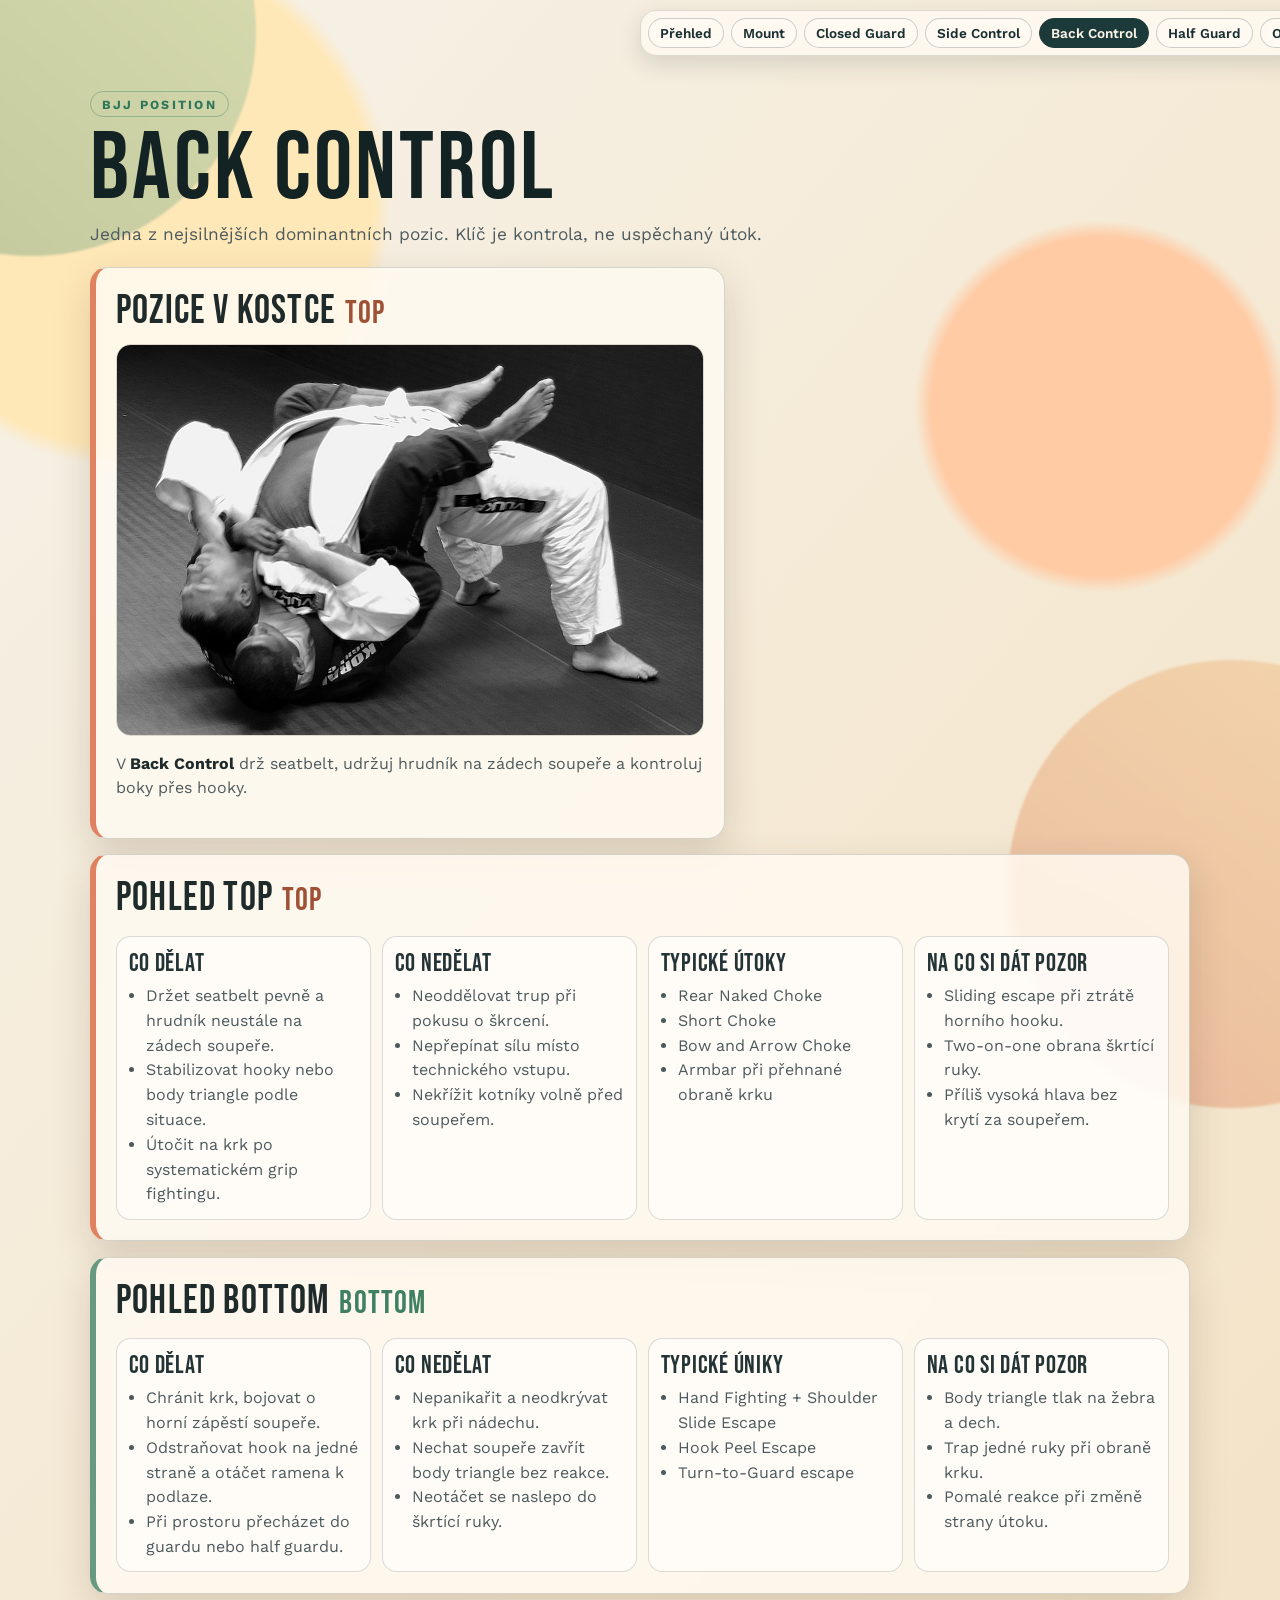
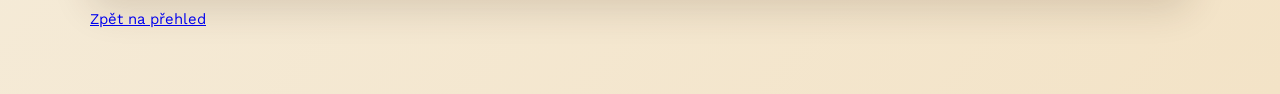
==== back-control.html @ 4e0b6d56 "Publish BJJ guide static site" ====
<!doctype html>
<html lang="cs">
  <head>
    <meta charset="UTF-8" />
    <meta name="viewport" content="width=device-width, initial-scale=1.0" />
    <title>BJJ průvodce - Back Control</title>
    <meta name="description" content="Back Control: seatbelt, hooky a ukončení přes škrcení." />
    <link rel="preconnect" href="https://fonts.googleapis.com" />
    <link rel="preconnect" href="https://fonts.gstatic.com" crossorigin />
    <link href="https://fonts.googleapis.com/css2?family=Bebas+Neue&family=Work+Sans:wght@400;500;700&display=swap" rel="stylesheet" />
    <link rel="stylesheet" href="styles.css" />
  </head>
  <body>
    <div class="bg-shape bg-shape-left" aria-hidden="true"></div>
    <div class="bg-shape bg-shape-right" aria-hidden="true"></div>

    <nav class="top-nav reveal reveal-0" aria-label="Plovoucí menu">
      <a href="index.html">Přehled</a>
      <a href="mount.html">Mount</a>
      <a href="closed-guard.html">Closed Guard</a>
      <a href="side-control.html">Side Control</a>
      <a class="active" href="back-control.html">Back Control</a>
      <a href="half-guard.html">Half Guard</a>
      <a href="open-guard.html">Open Guard</a>
    </nav>

    <header class="hero reveal reveal-1">
      <p class="kicker">BJJ POSITION</p>
      <h1>Back Control</h1>
      <p class="lead">Jedna z nejsilnějších dominantních pozic. Klíč je kontrola, ne uspěchaný útok.</p>
    </header>

    <main class="layout">
      <section class="panel col-7 mount-block reveal reveal-2" aria-labelledby="overview">
        <h2 id="overview">Pozice v kostce</h2>
        <figure class="position-figure">
          <img src="assets/photos/120_365_Taking_the_Back.jpg" alt="Tréninková fotografie Back Control" loading="lazy" decoding="async" />
        </figure>
        <p>V <strong>Back Control</strong> drž seatbelt, udržuj hrudník na zádech soupeře a kontroluj boky přes hooky.</p>
      </section>

      <section class="panel col-12 mount-block reveal reveal-3" aria-labelledby="top-view">
        <h2 id="top-view">Pohled Top</h2>
        <div class="detail-grid">
          <article class="detail-card">
            <h3>Co dělat</h3>
            <ul>
              <li>Držet seatbelt pevně a hrudník neustále na zádech soupeře.</li>
              <li>Stabilizovat hooky nebo body triangle podle situace.</li>
              <li>Útočit na krk po systematickém grip fightingu.</li>
            </ul>
          </article>
          <article class="detail-card">
            <h3>Co nedělat</h3>
            <ul>
              <li>Neoddělovat trup při pokusu o škrcení.</li>
              <li>Nepřepínat sílu místo technického vstupu.</li>
              <li>Nekřížit kotníky volně před soupeřem.</li>
            </ul>
          </article>
          <article class="detail-card">
            <h3>Typické útoky</h3>
            <ul>
              <li>Rear Naked Choke</li>
              <li>Short Choke</li>
              <li>Bow and Arrow Choke</li>
              <li>Armbar při přehnané obraně krku</li>
            </ul>
          </article>
          <article class="detail-card">
            <h3>Na co si dát pozor</h3>
            <ul>
              <li>Sliding escape při ztrátě horního hooku.</li>
              <li>Two-on-one obrana škrtící ruky.</li>
              <li>Příliš vysoká hlava bez krytí za soupeřem.</li>
            </ul>
          </article>
        </div>
      </section>

      <section class="panel col-12 guard-block reveal reveal-4" aria-labelledby="bottom-view">
        <h2 id="bottom-view">Pohled Bottom</h2>
        <div class="detail-grid">
          <article class="detail-card">
            <h3>Co dělat</h3>
            <ul>
              <li>Chránit krk, bojovat o horní zápěstí soupeře.</li>
              <li>Odstraňovat hook na jedné straně a otáčet ramena k podlaze.</li>
              <li>Při prostoru přecházet do guardu nebo half guardu.</li>
            </ul>
          </article>
          <article class="detail-card">
            <h3>Co nedělat</h3>
            <ul>
              <li>Nepanikařit a neodkrývat krk při nádechu.</li>
              <li>Nechat soupeře zavřít body triangle bez reakce.</li>
              <li>Neotáčet se naslepo do škrtící ruky.</li>
            </ul>
          </article>
          <article class="detail-card">
            <h3>Typické úniky</h3>
            <ul>
              <li>Hand Fighting + Shoulder Slide Escape</li>
              <li>Hook Peel Escape</li>
              <li>Turn-to-Guard escape</li>
            </ul>
          </article>
          <article class="detail-card">
            <h3>Na co si dát pozor</h3>
            <ul>
              <li>Body triangle tlak na žebra a dech.</li>
              <li>Trap jedné ruky při obraně krku.</li>
              <li>Pomalé reakce při změně strany útoku.</li>
            </ul>
          </article>
        </div>
      </section>
    </main>

    <footer class="reveal reveal-6"><p><a href="index.html">Zpět na přehled</a></p></footer>
  </body>
</html>
---- styles.css ----
:root {
  --bg: #f6f1e8;
  --ink: #1f2a2b;
  --ink-soft: #4d5a5d;
  --panel: rgba(255, 250, 242, 0.82);
  --line: rgba(31, 42, 43, 0.18);
  --accent: #d4542a;
  --accent-soft: #e9805d;
  --success: #2f7758;
  --warning: #efe0c3;
  --shadow: 0 14px 38px rgba(60, 36, 20, 0.16);
}

* {
  box-sizing: border-box;
}

body {
  margin: 0;
  font-family: "Work Sans", "Segoe UI", sans-serif;
  background:
    radial-gradient(circle at 10% 12%, #ffe8b8 0 13%, transparent 14%),
    radial-gradient(circle at 86% 24%, #ffcba5 0 10%, transparent 11%),
    linear-gradient(130deg, #f6f1e8 0%, #f5ebd8 44%, #f3e3c7 100%);
  color: var(--ink);
  min-height: 100vh;
  padding: 6rem 1.1rem 3rem;
  position: relative;
  overflow-x: hidden;
}

.top-nav {
  width: min(1100px, calc(100vw - 1.6rem));
  margin: 0;
  display: flex;
  gap: 0.45rem;
  flex-wrap: wrap;
  position: fixed;
  left: 50%;
  top: 0.6rem;
  transform: translateX(-50%);
  z-index: 20;
  max-height: 46vh;
  overflow: auto;
  background: rgba(255, 250, 242, 0.78);
  border: 1px solid rgba(25, 48, 50, 0.15);
  border-radius: 1rem;
  padding: 0.45rem;
  box-shadow: 0 8px 24px rgba(31, 42, 43, 0.14);
  backdrop-filter: blur(8px);
}

.top-nav a {
  text-decoration: none;
  color: #193032;
  border: 1px solid rgba(25, 48, 50, 0.22);
  border-radius: 999px;
  padding: 0.38rem 0.68rem;
  background: rgba(255, 250, 242, 0.88);
  backdrop-filter: blur(6px);
  font-size: 0.85rem;
  font-weight: 600;
}

.top-nav a:hover,
.top-nav a:focus-visible {
  background: #ffe7cf;
  border-color: rgba(212, 84, 42, 0.45);
  color: #7d2f16;
}

.top-nav a.active {
  background: #1d3a3b;
  color: #fdf5e8;
  border-color: #1d3a3b;
}

.bg-shape {
  position: fixed;
  z-index: -1;
  width: 28rem;
  height: 28rem;
  border-radius: 50%;
  filter: blur(1px);
  opacity: 0.3;
  pointer-events: none;
}

.bg-shape-left {
  top: -12rem;
  left: -12rem;
  background: linear-gradient(40deg, #2f7758, #86c8a6);
  animation: floatA 9s ease-in-out infinite;
}

.bg-shape-right {
  bottom: -13rem;
  right: -11rem;
  background: linear-gradient(40deg, #d4542a, #f2b35b);
  animation: floatB 11s ease-in-out infinite;
}

.hero,
.layout,
footer {
  width: min(1100px, 100%);
  margin: 0 auto;
}

.hero {
  margin-top: 0.5rem;
  margin-bottom: 1.4rem;
}

.kicker {
  display: inline-block;
  letter-spacing: 0.18em;
  font-size: 0.78rem;
  color: var(--success);
  font-weight: 700;
  border: 1px solid rgba(47, 119, 88, 0.35);
  border-radius: 999px;
  padding: 0.28rem 0.68rem;
  margin: 0;
}

h1,
h2,
h3 {
  font-family: "Bebas Neue", "Trebuchet MS", sans-serif;
  letter-spacing: 0.03em;
  margin: 0;
  font-weight: 400;
}

h1 {
  font-size: clamp(3.4rem, 10vw, 6rem);
  color: #132223;
  line-height: 0.95;
  margin-top: 0.4rem;
}

h2 {
  font-size: clamp(1.8rem, 4.5vw, 2.5rem);
  margin-bottom: 0.55rem;
}

h3 {
  font-size: 1.55rem;
  margin-bottom: 0.3rem;
  color: #243436;
}

.lead {
  font-size: 1.08rem;
  max-width: 70ch;
  color: var(--ink-soft);
  margin-top: 0.6rem;
  margin-bottom: 0.95rem;
}

.pill-row {
  display: flex;
  flex-wrap: wrap;
  gap: 0.55rem;
}

.pill {
  border: 1px solid var(--line);
  background: rgba(255, 255, 255, 0.6);
  border-radius: 999px;
  padding: 0.38rem 0.68rem;
  font-size: 0.86rem;
  font-weight: 500;
}

.position-links {
  margin-top: 0.9rem;
  display: grid;
  grid-template-columns: repeat(auto-fit, minmax(190px, 1fr));
  gap: 0.72rem;
}

.position-link {
  display: block;
  border: 1px solid var(--line);
  border-radius: 0.95rem;
  padding: 0.85rem;
  text-decoration: none;
  color: inherit;
  background: rgba(255, 255, 255, 0.58);
}

.position-link h3 {
  margin-bottom: 0.28rem;
}

.position-link p {
  margin: 0;
  font-size: 0.94rem;
  color: var(--ink-soft);
}

.position-link:hover,
.position-link:focus-visible {
  border-color: rgba(212, 84, 42, 0.52);
  transform: translateY(-2px);
  transition: transform 120ms ease, border-color 120ms ease;
}

.layout {
  display: grid;
  grid-template-columns: repeat(12, 1fr);
  gap: 0.95rem;
}

.panel {
  grid-column: span 12;
  border: 1px solid var(--line);
  border-radius: 1.1rem;
  background: var(--panel);
  backdrop-filter: blur(4px);
  padding: 1rem 1rem 1.05rem;
  box-shadow: var(--shadow);
}

.position-figure {
  margin: 0.55rem 0 0.9rem;
  border-radius: 0.92rem;
  overflow: hidden;
  border: 1px solid rgba(31, 42, 43, 0.16);
}

.position-figure img {
  display: block;
  width: 100%;
  height: auto;
  max-height: 390px;
  object-fit: cover;
  object-position: center;
}

.detail-grid {
  margin-top: 0.85rem;
  display: grid;
  grid-template-columns: repeat(auto-fit, minmax(180px, 1fr));
  gap: 0.7rem;
}

.detail-card {
  border: 1px solid rgba(31, 42, 43, 0.16);
  border-radius: 0.9rem;
  background: rgba(255, 255, 255, 0.62);
  padding: 0.72rem;
}

.detail-card h3 {
  margin-bottom: 0.26rem;
}

.detail-card ul {
  margin-top: 0.35rem;
}

.source-list {
  margin: 0.5rem 0 0;
  padding-left: 1.1rem;
}

.source-list li {
  margin-bottom: 0.34rem;
}

.source-list a {
  color: #184f78;
}

.source-list a:hover,
.source-list a:focus-visible {
  color: #0d3551;
}

.mount-block {
  border-left: 6px solid rgba(212, 84, 42, 0.72);
}

.guard-block {
  border-left: 6px solid rgba(47, 119, 88, 0.72);
}

.mount-block h2::after,
.guard-block h2::after {
  display: inline-block;
  margin-left: 0.55rem;
  font-size: 0.8em;
  opacity: 0.86;
}

.mount-block h2::after {
  content: "TOP";
  color: #8f3518;
}

.guard-block h2::after {
  content: "BOTTOM";
  color: #1f6b4b;
}

.panel-guard {
  border-color: rgba(47, 119, 88, 0.28);
  background: linear-gradient(
    180deg,
    rgba(245, 255, 250, 0.82),
    rgba(236, 250, 242, 0.78)
  );
}

.panel p,
.panel li {
  line-height: 1.55;
  color: var(--ink-soft);
}

.panel strong {
  color: var(--ink);
}

.panel ul {
  margin: 0.4rem 0 0;
  padding-left: 1.1rem;
}

.panel-split {
  display: grid;
  gap: 0.8rem;
}

.panel-split > h2 {
  margin-bottom: 0;
}

.panel-split article {
  border: 1px solid rgba(31, 42, 43, 0.14);
  border-radius: 0.9rem;
  padding: 0.7rem;
  background: rgba(255, 255, 255, 0.58);
}

.attack-grid {
  margin-top: 0.7rem;
  display: grid;
  grid-template-columns: repeat(auto-fit, minmax(190px, 1fr));
  gap: 0.68rem;
}

.attack-card {
  border: 1px solid rgba(212, 84, 42, 0.32);
  border-radius: 0.9rem;
  padding: 0.72rem;
  background: linear-gradient(180deg, #fffaf3, #ffefdf);
}

.attack-card h3 {
  color: #8f3518;
}

.guard-card {
  border-color: rgba(47, 119, 88, 0.36);
  background: linear-gradient(180deg, #f4fff9, #e9f9ef);
}

.guard-card h3 {
  color: #215942;
}

.warning {
  border-color: rgba(176, 124, 27, 0.35);
  background:
    linear-gradient(rgba(255, 255, 255, 0.65), rgba(255, 255, 255, 0.65)),
    repeating-linear-gradient(
      -45deg,
      var(--warning) 0,
      var(--warning) 8px,
      #f4e8cc 8px,
      #f4e8cc 16px
    );
}

.mount-block.warning {
  border-left-color: rgba(212, 84, 42, 0.72);
}

.guard-block.warning {
  border-left-color: rgba(47, 119, 88, 0.72);
  background:
    linear-gradient(rgba(245, 255, 250, 0.72), rgba(245, 255, 250, 0.72)),
    repeating-linear-gradient(
      -45deg,
      #d8efdf 0,
      #d8efdf 8px,
      #e7f6eb 8px,
      #e7f6eb 16px
    );
}

footer {
  margin-top: 1rem;
  color: #49595b;
  font-size: 0.93rem;
}

.reveal {
  opacity: 0;
  transform: translateY(18px);
  animation: slideIn 0.65s cubic-bezier(0.2, 0.7, 0.2, 1) forwards;
}

.reveal-1 {
  animation-delay: 0.04s;
}

.reveal-0 {
  animation-delay: 0s;
}

.reveal-2 {
  animation-delay: 0.12s;
}

.reveal-3 {
  animation-delay: 0.2s;
}

.reveal-4 {
  animation-delay: 0.28s;
}

.reveal-5 {
  animation-delay: 0.36s;
}

.reveal-6 {
  animation-delay: 0.44s;
}

@media (min-width: 780px) {
  body {
    padding: 5.2rem 1.7rem 3.2rem;
  }

  .top-nav {
    max-height: none;
    overflow: visible;
  }

  .panel {
    padding: 1.2rem 1.25rem 1.3rem;
  }

  .col-7 {
    grid-column: span 7;
  }

  .col-5 {
    grid-column: span 5;
  }

  .col-12 {
    grid-column: span 12;
  }

  .panel-split {
    grid-template-columns: 1fr;
  }
}

@media (min-width: 1060px) {
  .panel-split {
    grid-template-columns: 1fr 1fr;
    align-items: start;
  }

  .panel-split > h2 {
    grid-column: 1 / -1;
  }
}

@media (prefers-reduced-motion: reduce) {
  *,
  *::before,
  *::after {
    animation: none !important;
    transition: none !important;
  }

  .reveal {
    opacity: 1;
    transform: none;
  }
}

@keyframes slideIn {
  from {
    opacity: 0;
    transform: translateY(18px);
  }

  to {
    opacity: 1;
    transform: translateY(0);
  }
}

@keyframes floatA {
  0%,
  100% {
    transform: translate(0, 0) scale(1);
  }

  50% {
    transform: translate(22px, 10px) scale(1.06);
  }
}

@keyframes floatB {
  0%,
  100% {
    transform: translate(0, 0) scale(1);
  }

  50% {
    transform: translate(-18px, -12px) scale(1.05);
  }
}
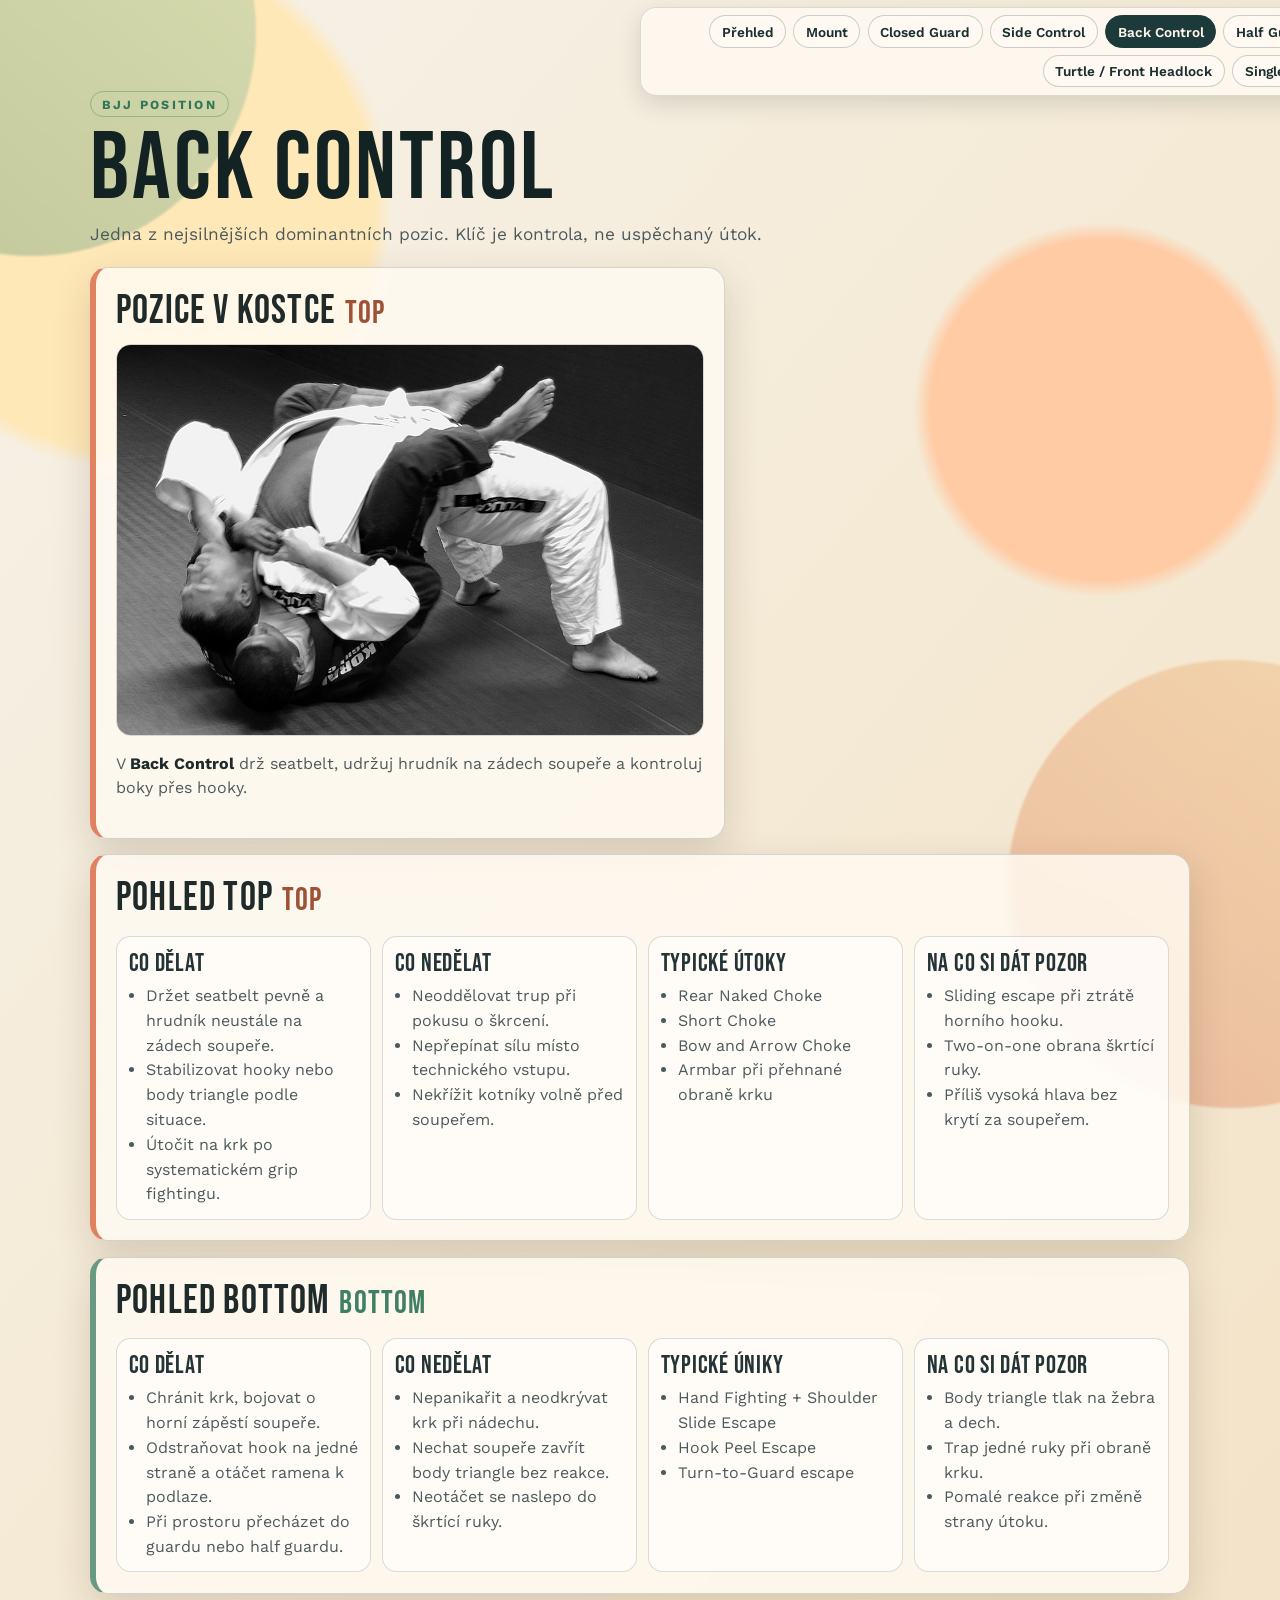
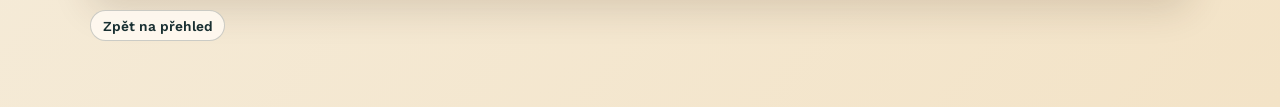
==== commit d34ab381: "Add advanced BJJ positions with full top/bottom views" ====
--- a/back-control.html
+++ b/back-control.html
@@ -22,6 +22,10 @@
       <a class="active" href="back-control.html">Back Control</a>
       <a href="half-guard.html">Half Guard</a>
       <a href="open-guard.html">Open Guard</a>
+      <a href="knee-on-belly.html">Knee on Belly</a>
+      <a href="north-south.html">North-South</a>
+      <a href="turtle-front-headlock.html">Turtle / Front Headlock</a>
+      <a href="single-leg-x.html">Single Leg X</a>
     </nav>
 
     <header class="hero reveal reveal-1">
--- a/styles.css
+++ b/styles.css
@@ -24,7 +24,7 @@
     linear-gradient(130deg, #f6f1e8 0%, #f5ebd8 44%, #f3e3c7 100%);
   color: var(--ink);
   min-height: 100vh;
-  padding: 6rem 1.1rem 3rem;
+  padding: 5.5rem 1.1rem 3rem;
   position: relative;
   overflow-x: hidden;
 }
@@ -34,14 +34,16 @@
   margin: 0;
   display: flex;
   gap: 0.45rem;
-  flex-wrap: wrap;
+  flex-wrap: nowrap;
   position: fixed;
   left: 50%;
-  top: 0.6rem;
+  top: calc(env(safe-area-inset-top, 0px) + 0.45rem);
   transform: translateX(-50%);
   z-index: 20;
-  max-height: 46vh;
-  overflow: auto;
+  overflow-x: auto;
+  overflow-y: hidden;
+  -webkit-overflow-scrolling: touch;
+  scrollbar-width: none;
   background: rgba(255, 250, 242, 0.78);
   border: 1px solid rgba(25, 48, 50, 0.15);
   border-radius: 1rem;
@@ -50,16 +52,22 @@
   backdrop-filter: blur(8px);
 }
 
+.top-nav::-webkit-scrollbar {
+  display: none;
+}
+
 .top-nav a {
+  flex: 0 0 auto;
   text-decoration: none;
   color: #193032;
   border: 1px solid rgba(25, 48, 50, 0.22);
   border-radius: 999px;
-  padding: 0.38rem 0.68rem;
+  padding: 0.45rem 0.72rem;
   background: rgba(255, 250, 242, 0.88);
   backdrop-filter: blur(6px);
   font-size: 0.85rem;
   font-weight: 600;
+  white-space: nowrap;
 }
 
 .top-nav a:hover,
@@ -409,6 +417,28 @@
   font-size: 0.93rem;
 }
 
+footer a {
+  display: inline-flex;
+  align-items: center;
+  gap: 0.25rem;
+  text-decoration: none;
+  color: #193032;
+  border: 1px solid rgba(25, 48, 50, 0.22);
+  border-radius: 999px;
+  padding: 0.4rem 0.72rem;
+  background: rgba(255, 250, 242, 0.88);
+  backdrop-filter: blur(6px);
+  font-size: 0.86rem;
+  font-weight: 600;
+}
+
+footer a:hover,
+footer a:focus-visible {
+  background: #ffe7cf;
+  border-color: rgba(212, 84, 42, 0.45);
+  color: #7d2f16;
+}
+
 .reveal {
   opacity: 0;
   transform: translateY(18px);
@@ -449,8 +479,11 @@
   }
 
   .top-nav {
-    max-height: none;
+    width: min(1100px, calc(100vw - 3.4rem));
+    justify-content: center;
+    flex-wrap: wrap;
     overflow: visible;
+    scrollbar-width: auto;
   }
 
   .panel {
